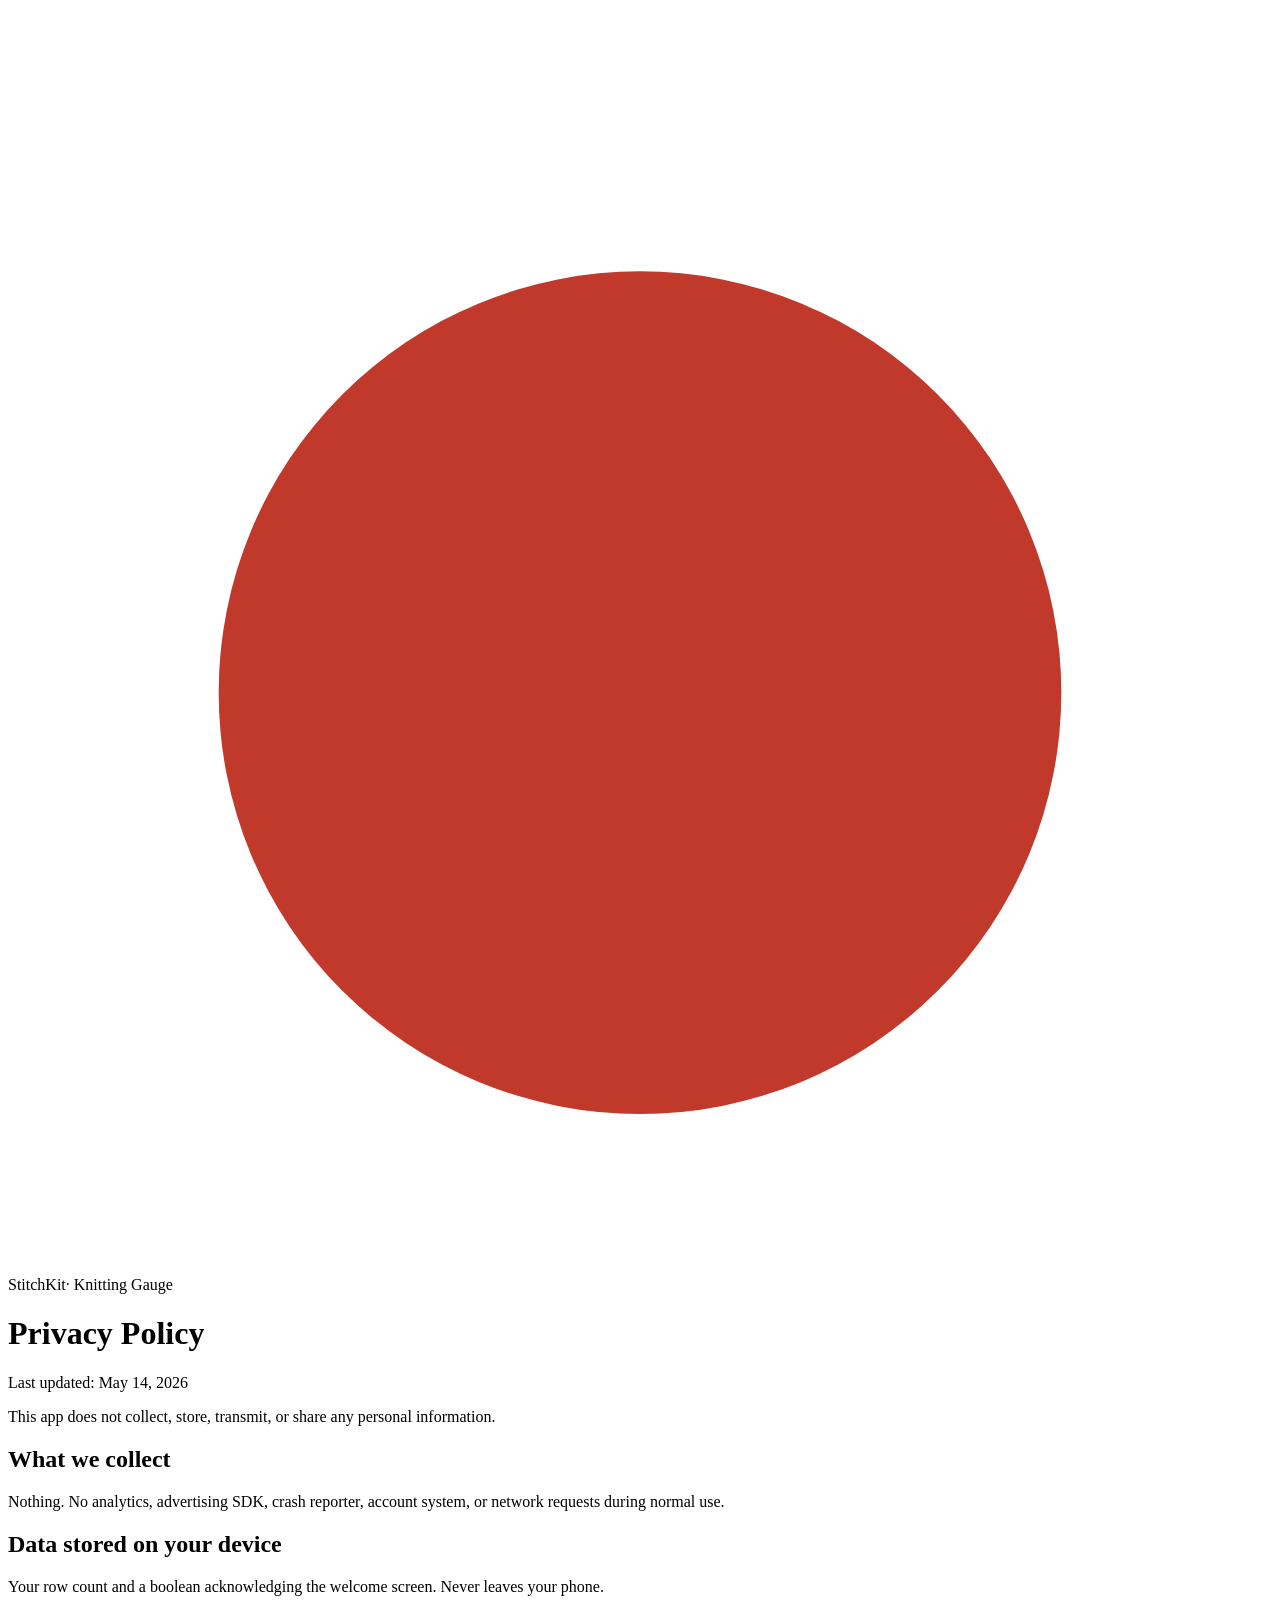
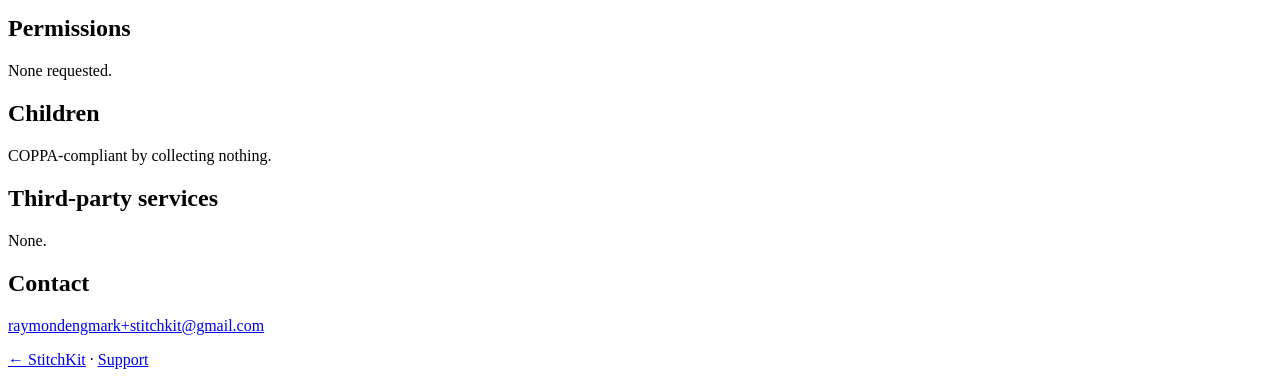
==== knitting-gauge/privacy/index.html @ d10d2920 "Initial stitchkit web — privacy + support" ====
<!doctype html>
<html lang="en"><head><meta charset="utf-8"><meta name="viewport" content="width=device-width, initial-scale=1"><title>Privacy — Knitting Gauge – StitchKit</title><link rel="stylesheet" href="/stitchkit-web/assets/style.css"></head>
<body><main>
<header class="brand"><div class="mark"><svg viewBox="0 0 24 24"><circle cx="12" cy="13" r="8" fill="#C0392B"/></svg></div><div><span class="name">StitchKit</span><span class="app">· Knitting Gauge</span></div></header>
<h1>Privacy Policy</h1>
<p class="updated">Last updated: May 14, 2026</p>
<p>This app does not collect, store, transmit, or share any personal information.</p>
<h2>What we collect</h2>
<p>Nothing. No analytics, advertising SDK, crash reporter, account system, or network requests during normal use.</p>
<h2>Data stored on your device</h2>
<p>Your row count and a boolean acknowledging the welcome screen. Never leaves your phone.</p>
<h2>Permissions</h2>
<p>None requested.</p>
<h2>Children</h2>
<p>COPPA-compliant by collecting nothing.</p>
<h2>Third-party services</h2>
<p>None.</p>
<h2>Contact</h2>
<p><a href="mailto:raymondengmark+stitchkit@gmail.com">raymondengmark+stitchkit@gmail.com</a></p>
<footer><a href="/stitchkit-web/">← StitchKit</a> · <a href="/stitchkit-web/knitting-gauge/support/">Support</a></footer>
</main></body></html>
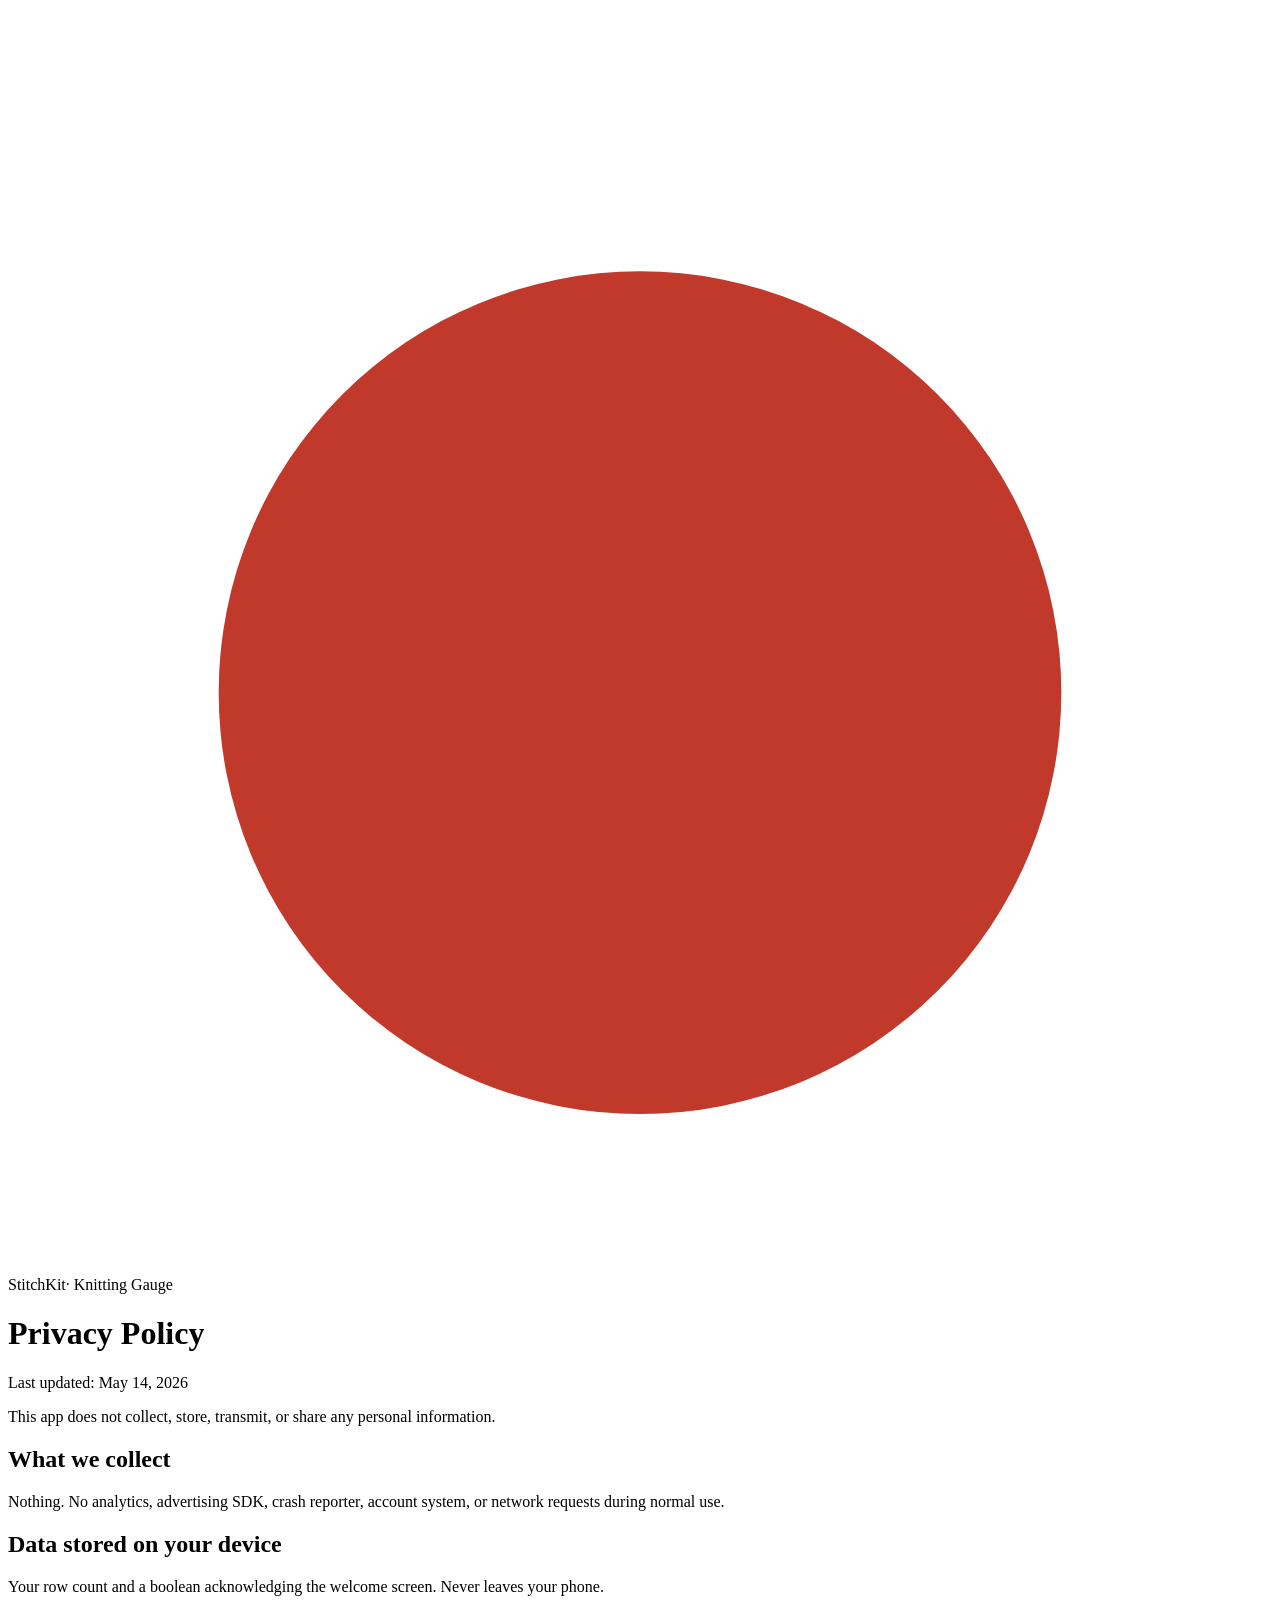
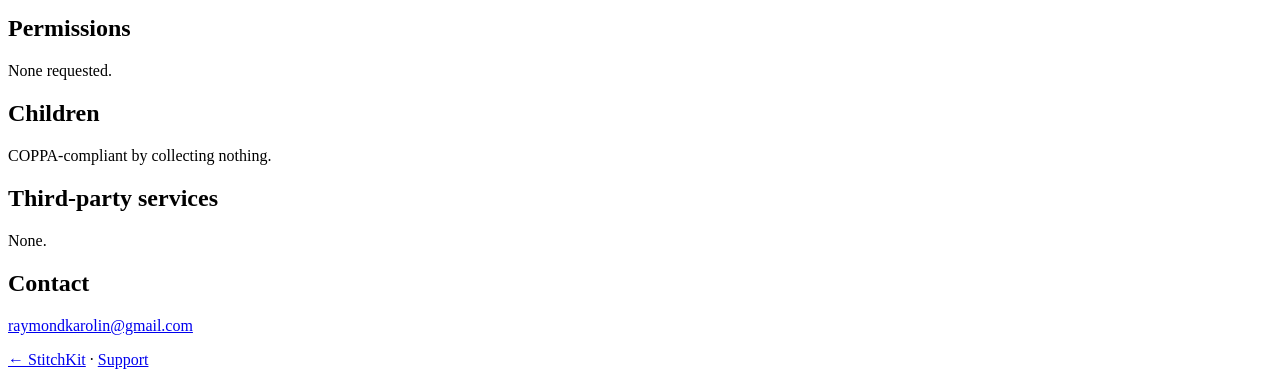
==== commit d25f6219: "support: swap to raymondkarolin@gmail.com Apple Developer enrollment is Individual, so legal name al" ====
--- a/knitting-gauge/privacy/index.html
+++ b/knitting-gauge/privacy/index.html
@@ -16,6 +16,6 @@
 <h2>Third-party services</h2>
 <p>None.</p>
 <h2>Contact</h2>
-<p><a href="mailto:raymondengmark+stitchkit@gmail.com">raymondengmark+stitchkit@gmail.com</a></p>
+<p><a href="mailto:raymondkarolin@gmail.com">raymondkarolin@gmail.com</a></p>
 <footer><a href="/stitchkit-web/">← StitchKit</a> · <a href="/stitchkit-web/knitting-gauge/support/">Support</a></footer>
 </main></body></html>
